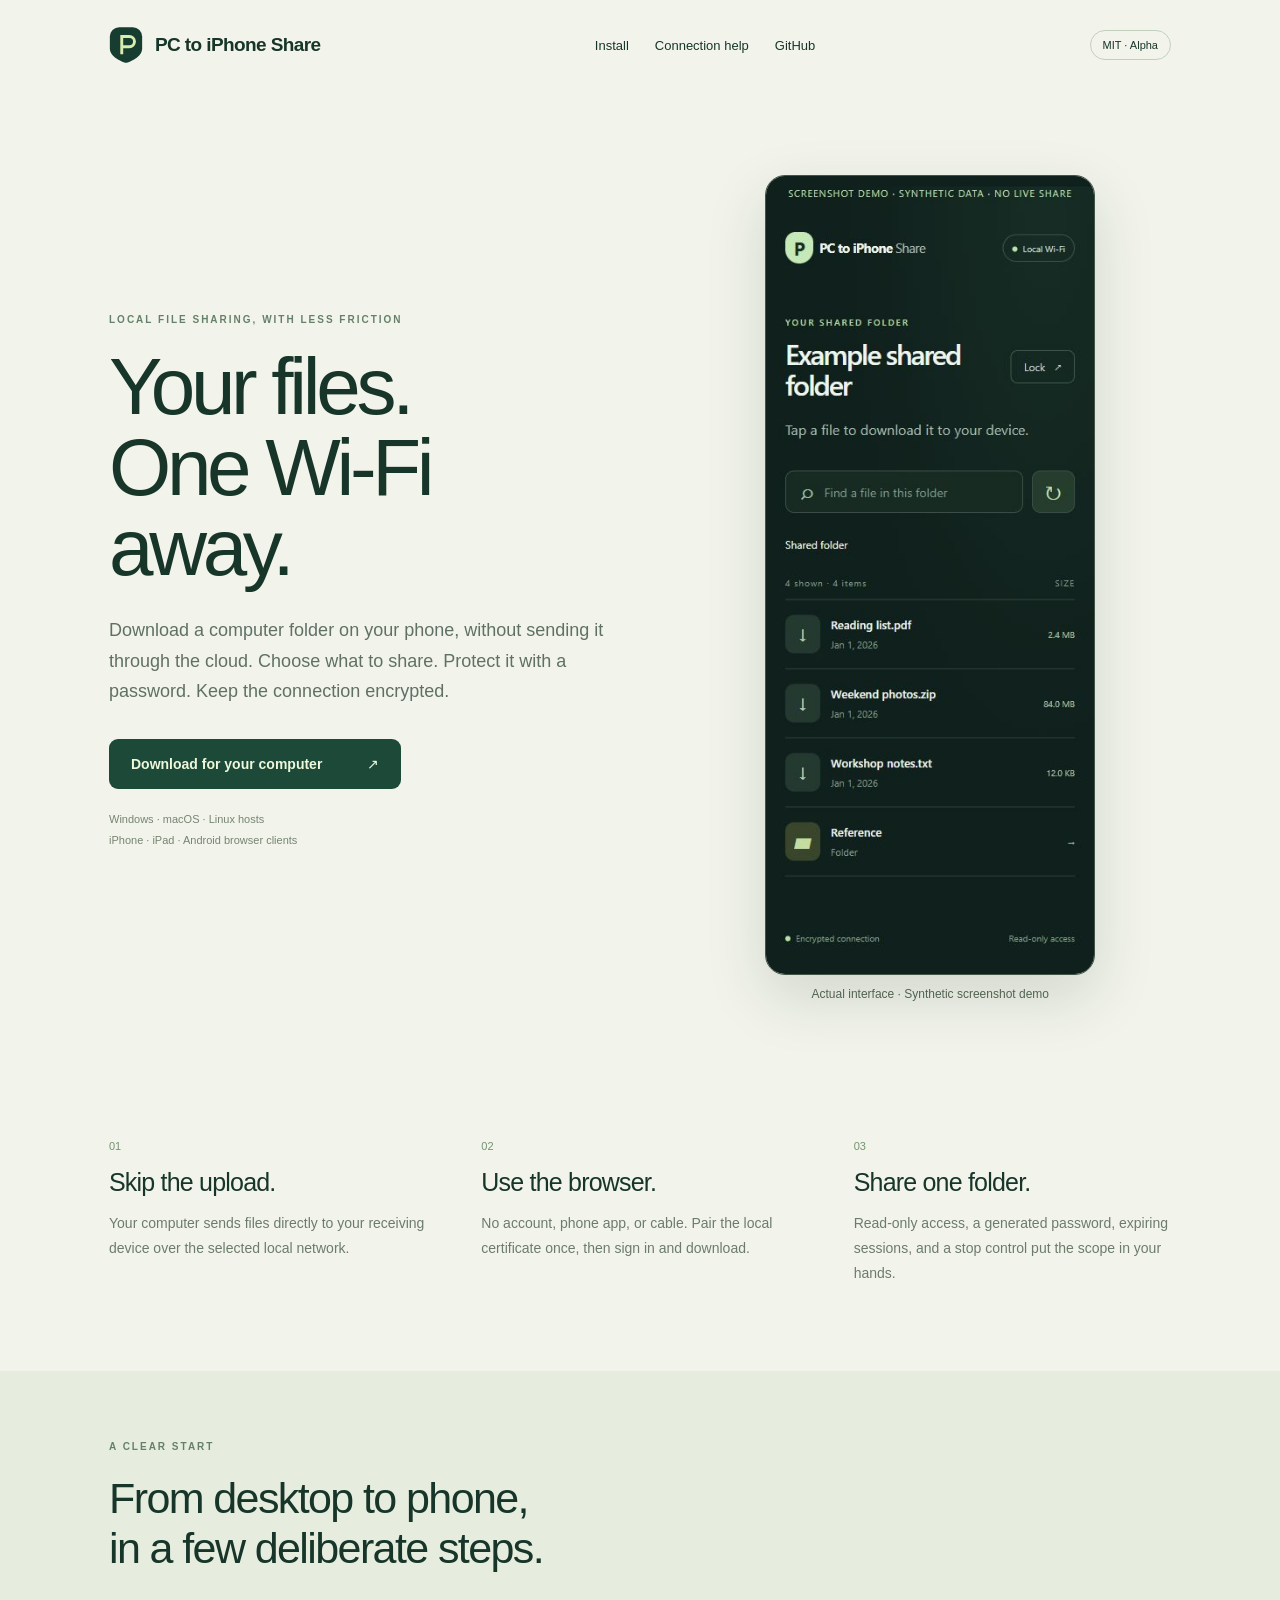
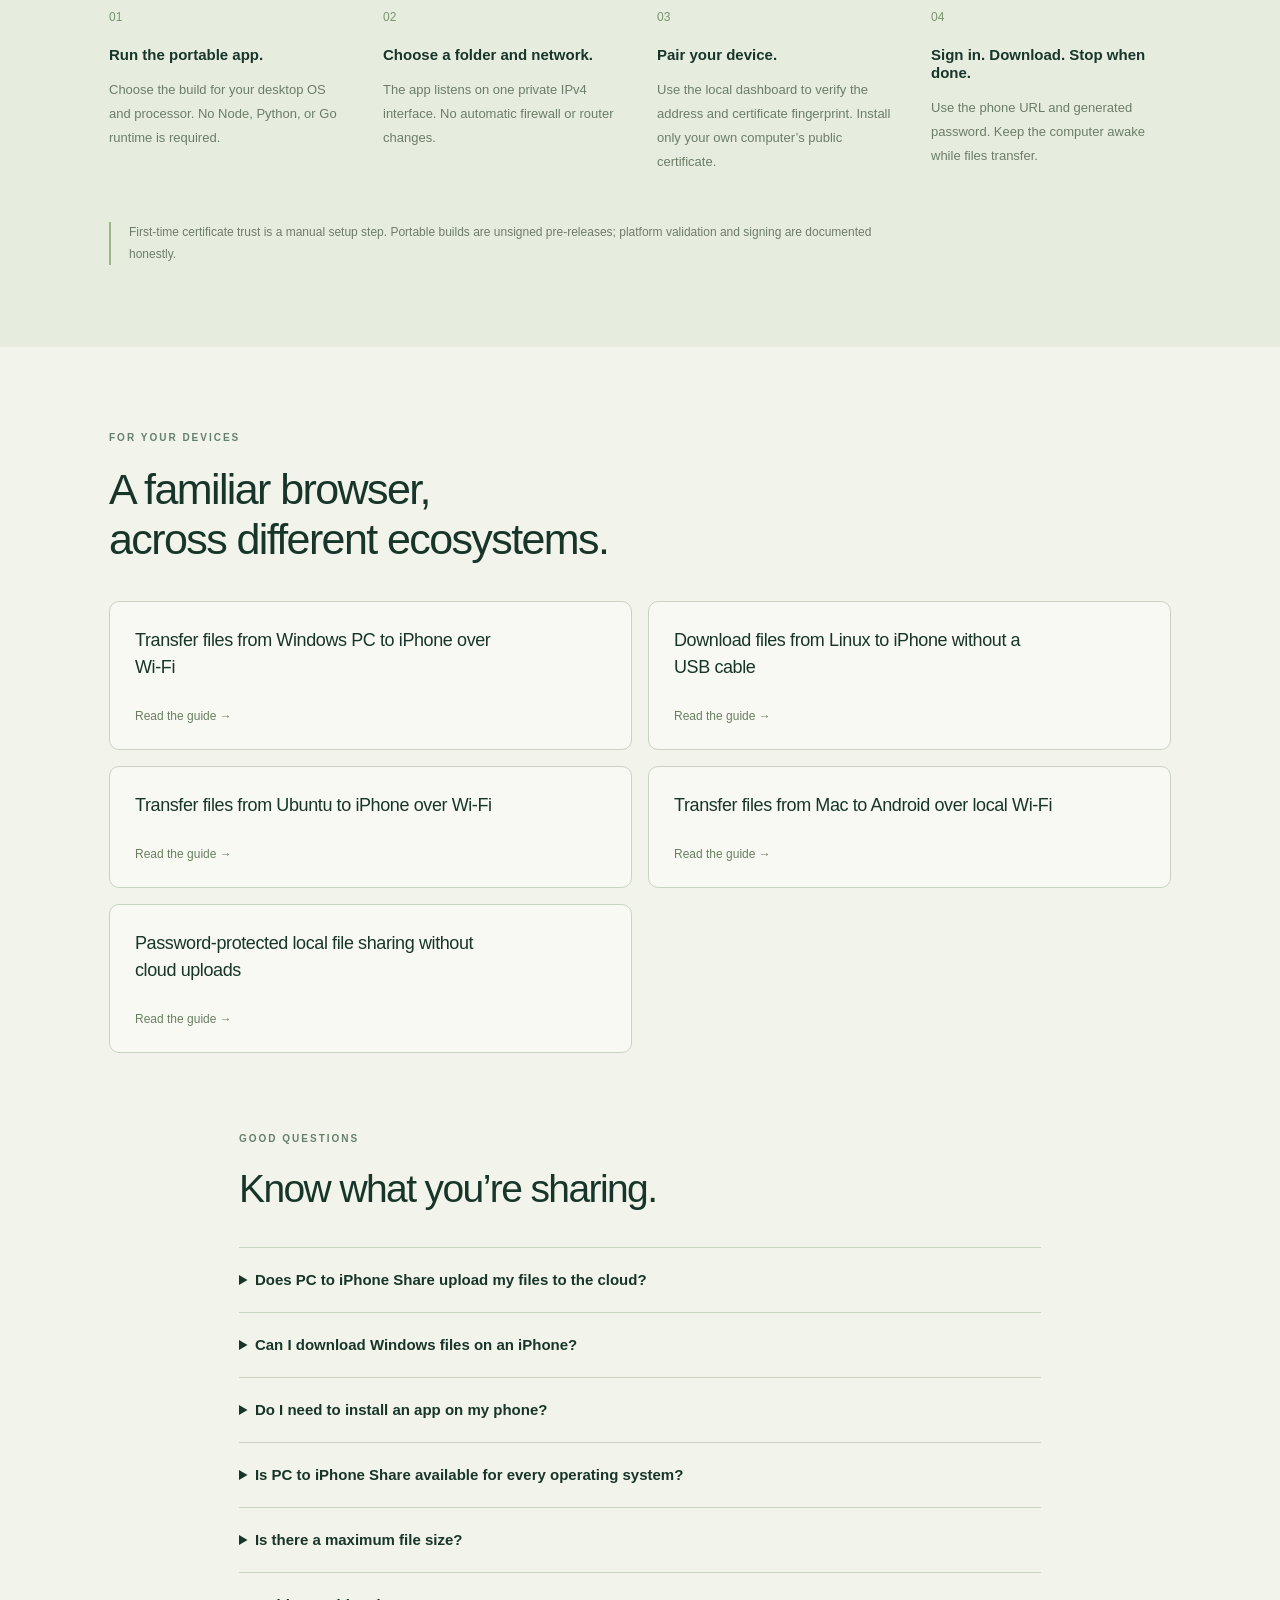
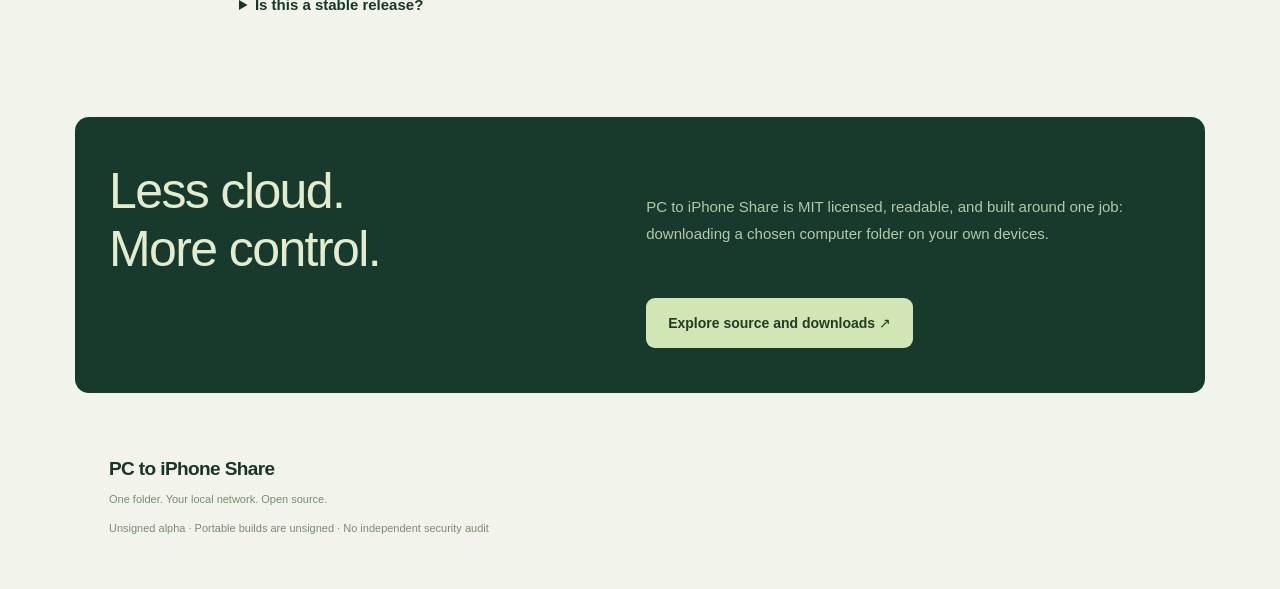
==== site/index.html @ d94c6ed6 "Introduce PC to iPhone Share with portable downloads and setup guides" ====
<!doctype html><html lang="en"><head><meta charset="utf-8"><meta name="viewport" content="width=device-width, initial-scale=1"><title>PC to iPhone Share | Secure Wi-Fi File Transfer to Your Phone</title><meta name="description" content="Download files from Windows, Mac, or Linux to iPhone and Android over local Wi-Fi. Password-protected HTTPS. No cloud uploads, cables, or phone app."><meta name="theme-color" content="#edf2e7"><meta property="og:type" content="website"><meta property="og:title" content="PC to iPhone Share | Secure Wi-Fi File Transfer to Your Phone"><meta property="og:description" content="Download files from Windows, Mac, or Linux to iPhone and Android over local Wi-Fi. Password-protected HTTPS. No cloud uploads, cables, or phone app."><meta name="twitter:card" content="summary"><link rel="icon" href="mark.svg" type="image/svg+xml"><link rel="stylesheet" href="style.css"></head><body><header class="wrap nav"><a class="brand" href="index.html"><img src="mark.svg" width="34" height="38" alt=""><span>PC to iPhone Share</span></a><nav><a href="install.html">Install</a><a href="troubleshooting.html">Connection help</a><a href="https://github.com/dibyapp/pc-to-iphone-share">GitHub</a></nav><span class="pill">MIT · Alpha</span></header><main><section class="wrap hero"><div class="hero-copy"><p class="eyebrow">LOCAL FILE SHARING, WITH LESS FRICTION</p><h1>Your files.<br>One Wi-Fi away.</h1><p class="lede">Download a computer folder on your phone, without sending it through the cloud. Choose what to share. Protect it with a password. Keep the connection encrypted.</p><a class="button" href="install.html">Download for your computer <span>↗</span></a><p class="micro">Windows · macOS · Linux hosts<br>iPhone · iPad · Android browser clients</p></div><figure class="actual-screenshot"><img src="assets/folder-phone.jpg" width="375" height="912" alt="PC to iPhone Share phone-width file browser with synthetic example files"><figcaption>Actual interface · Synthetic screenshot demo</figcaption></figure></section>
<section class="wrap value-grid"><article><span class="number">01</span><h2>Skip the upload.</h2><p>Your computer sends files directly to your receiving device over the selected local network.</p></article><article><span class="number">02</span><h2>Use the browser.</h2><p>No account, phone app, or cable. Pair the local certificate once, then sign in and download.</p></article><article><span class="number">03</span><h2>Share one folder.</h2><p>Read-only access, a generated password, expiring sessions, and a stop control put the scope in your hands.</p></article></section>
<section class="band" id="how"><div class="wrap"><p class="eyebrow">A CLEAR START</p><h2>From desktop to phone,<br>in a few deliberate steps.</h2><ol class="steps"><li><strong>Run the portable app.</strong><p>Choose the build for your desktop OS and processor. No Node, Python, or Go runtime is required.</p></li><li><strong>Choose a folder and network.</strong><p>The app listens on one private IPv4 interface. No automatic firewall or router changes.</p></li><li><strong>Pair your device.</strong><p>Use the local dashboard to verify the address and certificate fingerprint. Install only your own computer’s public certificate.</p></li><li><strong>Sign in. Download. Stop when done.</strong><p>Use the phone URL and generated password. Keep the computer awake while files transfer.</p></li></ol><p class="note">First-time certificate trust is a manual setup step. Portable builds are unsigned pre-releases; platform validation and signing are documented honestly.</p></div></section>
<section class="wrap guides"><p class="eyebrow">FOR YOUR DEVICES</p><h2>A familiar browser,<br>across different ecosystems.</h2><div class="guide-grid"><a class="guide" href="guides/windows-to-iphone.html"><h3>Transfer files from Windows PC to iPhone over Wi-Fi</h3><span>Read the guide →</span></a><a class="guide" href="guides/linux-to-iphone.html"><h3>Download files from Linux to iPhone without a USB cable</h3><span>Read the guide →</span></a><a class="guide" href="guides/ubuntu-to-iphone.html"><h3>Transfer files from Ubuntu to iPhone over Wi-Fi</h3><span>Read the guide →</span></a><a class="guide" href="guides/mac-to-android.html"><h3>Transfer files from Mac to Android over local Wi-Fi</h3><span>Read the guide →</span></a><a class="guide" href="guides/private-local-sharing.html"><h3>Password-protected local file sharing without cloud uploads</h3><span>Read the guide →</span></a></div></section><section class="wrap faq" id="faq"><p class="eyebrow">GOOD QUESTIONS</p><h2>Know what you’re sharing.</h2><details><summary>Does PC to iPhone Share upload my files to the cloud?</summary><p>No. File downloads travel directly from your computer to your receiving device over the selected local network. The app includes no cloud relay or file-upload service.</p></details><details><summary>Can I download Windows files on an iPhone?</summary><p>Yes. Run the Windows host, choose a folder, pair Safari with its local certificate, and sign in using the generated password.</p></details><details><summary>Do I need to install an app on my phone?</summary><p>No. The receiving device uses its browser. A one-time local certificate pairing step is required to verify HTTPS.</p></details><details><summary>Is PC to iPhone Share available for every operating system?</summary><p>Portable host builds target Windows, macOS, and Linux on x86-64 and ARM64. Ubuntu, Debian, Fedora, Linux Mint, Arch, openSUSE, and Alpine use the matching Linux build. iPhone, iPad, and Android devices are browser clients. Other operating systems and 32-bit hosts are not in the binary support matrix.</p></details><details><summary>Is there a maximum file size?</summary><p>The app imposes no file-size cap. Available device storage, filesystem limits, browser behavior, and network conditions still matter. Downloads stream and support HTTP byte ranges.</p></details><details><summary>Is this a stable release?</summary><p>The first release is an unsigned alpha. Source and six portable builds are available from the official GitHub repository. Native validation, physical device checks, and signing status are documented openly.</p></details></section><section class="wrap final-card"><h2>Less cloud.<br>More control.</h2><p>PC to iPhone Share is MIT licensed, readable, and built around one job: downloading a chosen computer folder on your own devices.</p><a class="button" href="https://github.com/dibyapp/pc-to-iphone-share">Explore source and downloads ↗</a></section></main><script type="application/ld+json">{"@context": "https://schema.org", "@type": "SoftwareApplication", "name": "PC to iPhone Share", "applicationCategory": "UtilitiesApplication", "operatingSystem": "Windows 10+; macOS 12+; Linux", "softwareVersion": "0.1.0-alpha.1", "url": "https://github.com/dibyapp/pc-to-iphone-share", "downloadUrl": "https://github.com/dibyapp/pc-to-iphone-share/releases/tag/v0.1.0-alpha.1", "author": {"@type": "Person", "name": "dibyapp", "url": "https://github.com/dibyapp"}, "license": "https://opensource.org/license/mit", "description": "Password-protected local computer-to-phone file downloads over HTTPS. No cloud uploads, accounts, or mobile app required."}</script><script type="application/ld+json">{"@context": "https://schema.org", "@type": "FAQPage", "mainEntity": [{"@type": "Question", "name": "Does PC to iPhone Share upload my files to the cloud?", "acceptedAnswer": {"@type": "Answer", "text": "No. File downloads travel directly from your computer to your receiving device over the selected local network. The app includes no cloud relay or file-upload service."}}, {"@type": "Question", "name": "Can I download Windows files on an iPhone?", "acceptedAnswer": {"@type": "Answer", "text": "Yes. Run the Windows host, choose a folder, pair Safari with its local certificate, and sign in using the generated password."}}, {"@type": "Question", "name": "Do I need to install an app on my phone?", "acceptedAnswer": {"@type": "Answer", "text": "No. The receiving device uses its browser. A one-time local certificate pairing step is required to verify HTTPS."}}, {"@type": "Question", "name": "Is PC to iPhone Share available for every operating system?", "acceptedAnswer": {"@type": "Answer", "text": "Portable host builds target Windows, macOS, and Linux on x86-64 and ARM64. Ubuntu, Debian, Fedora, Linux Mint, Arch, openSUSE, and Alpine use the matching Linux build. iPhone, iPad, and Android devices are browser clients. Other operating systems and 32-bit hosts are not in the binary support matrix."}}, {"@type": "Question", "name": "Is there a maximum file size?", "acceptedAnswer": {"@type": "Answer", "text": "The app imposes no file-size cap. Available device storage, filesystem limits, browser behavior, and network conditions still matter. Downloads stream and support HTTP byte ranges."}}, {"@type": "Question", "name": "Is this a stable release?", "acceptedAnswer": {"@type": "Answer", "text": "The first release is an unsigned alpha. Source and six portable builds are available from the official GitHub repository. Native validation, physical device checks, and signing status are documented openly."}}]}</script><footer class="wrap"><a class="brand" href="index.html">PC to iPhone Share</a><p>One folder. Your local network. Open source.</p><p>Unsigned alpha · Portable builds are unsigned · No independent security audit</p></footer></body></html>
---- site/style.css ----
*{box-sizing:border-box}html{scroll-behavior:smooth}body{margin:0;color:#173529;background:#f2f4eb;font-family:ui-sans-serif,-apple-system,BlinkMacSystemFont,"Segoe UI",sans-serif}.wrap{max-width:1130px;margin:auto;padding-left:34px;padding-right:34px}a{color:inherit}a:focus-visible,summary:focus-visible{outline:3px solid #54856b;outline-offset:5px}.nav{display:flex;align-items:center;justify-content:space-between;gap:20px;padding-top:26px;padding-bottom:26px}.brand{display:flex;align-items:center;gap:12px;color:#173529;text-decoration:none;font-size:19px;font-weight:650;letter-spacing:-.6px}.nav nav{display:flex;gap:26px;font-size:13px}.nav nav a{text-decoration:none}.pill{border:1px solid #c3cfbe;border-radius:30px;padding:8px 12px;font-size:11px;white-space:nowrap}.hero{display:grid;grid-template-columns:1.05fr 1fr;gap:75px;align-items:center;padding-top:85px;padding-bottom:105px}.eyebrow{font-size:10px;font-weight:650;letter-spacing:2px;color:#65806a;margin:0 0 22px}h1{font-size:80px;line-height:1.01;letter-spacing:-4.3px;font-weight:500;margin:0 0 26px}.lede{font-size:18px;line-height:1.7;color:#607064;max-width:520px;margin:0 0 32px}.button{display:inline-flex;gap:45px;align-items:center;border-radius:9px;background:#1c4938;color:#eef7dc;text-decoration:none;padding:17px 22px;font-size:14px;font-weight:550}.micro{font-size:11px;line-height:1.9;color:#768471;margin-top:20px}.product-card{padding:30px;background:#142a21;color:#e4f0dd;border:1px solid #2c4739;border-radius:18px;box-shadow:0 24px 50px #142a211a;transform:rotate(-2deg)}.card-top{display:flex;justify-content:space-between;align-items:center;font-size:13px;margin-bottom:44px}.card-pill{font-size:9px;color:#c1d9b3;border:1px solid #425a46;border-radius:20px;padding:6px 8px}.product-card .eyebrow{font-size:8px;margin-bottom:12px;color:#b5d5a5}.product-card h2{font-size:31px;line-height:1.2;margin:0 0 12px;letter-spacing:-1px;font-weight:500}.product-card>p:not(.eyebrow){font-size:12px;color:#99b29d;margin-bottom:24px}.mock-search{border:1px solid #3b5140;color:#8faa91;border-radius:8px;padding:12px;font-size:10px;margin-bottom:20px}.mock-row{display:flex;gap:12px;align-items:center;border-top:1px solid #304739;padding:15px 0;font-size:11px}.mock-row>span:nth-child(2){flex:1;min-width:0}.mock-row strong{font-weight:500;display:block;overflow-wrap:anywhere}.mock-row small{font-size:9px;color:#8fa78e}.mock-row span small{display:block;margin-top:6px}.file-symbol{background:#293f2f;padding:10px 12px;border-radius:8px;color:#bedcab;font-size:18px}.card-bottom{display:flex;justify-content:space-between;font-size:8px;color:#92af92;border-top:1px solid #304739;padding-top:18px}.value-grid{display:grid;grid-template-columns:repeat(3,1fr);gap:55px;padding-top:30px;padding-bottom:85px}.number{color:#73936f;font-size:11px}.value-grid h2{font-size:25px;letter-spacing:-.8px;font-weight:500;margin:14px 0}.value-grid p{font-size:14px;color:#6c7b6c;line-height:1.8;margin:0}.band{background:#e6eddf;padding:70px 0}section h2{font-weight:500;font-size:43px;letter-spacing:-1.6px;line-height:1.16;margin:0 0 36px}.steps{padding:0;list-style:none;display:grid;grid-template-columns:repeat(4,1fr);gap:34px;counter-reset:step}.steps li{counter-increment:step}.steps li:before{content:counter(step,decimal-leading-zero);display:block;color:#789370;font-size:12px;margin-bottom:22px}.steps strong{font-weight:550;font-size:15px}.steps p{font-size:13px;color:#6b7d67;line-height:1.85;margin-top:14px}.note{color:#6e7c6b;border-left:2px solid #9eb790;padding-left:18px;font-size:12px;line-height:1.8;max-width:800px;margin-top:35px}.guides{padding-top:85px;padding-bottom:80px}.guide-grid{display:grid;grid-template-columns:repeat(2,1fr);gap:16px}.guide{padding:25px;border:1px solid #c8d4c1;border-radius:10px;text-decoration:none;background:#f8f9f3}.guide:hover{background:#e8f0dd}.guide h3{font-size:18px;letter-spacing:-.4px;line-height:1.5;font-weight:500;margin:0 0 25px;max-width:380px}.guide span{font-size:12px;color:#68805f}.faq{max-width:870px;padding-bottom:80px}.faq h2{font-size:39px}.faq details{border-top:1px solid #c9d4c2;padding:20px 0}.faq summary{cursor:pointer;font-size:15px;font-weight:550;line-height:1.6}.faq details p{color:#687965;font-size:14px;line-height:1.85;margin-bottom:0}.final-card{background:#183a2c;color:#e2edcf;border-radius:14px;padding-top:45px;padding-bottom:45px;display:grid;grid-template-columns:1fr 1.1fr;gap:20px 60px;align-items:center}.final-card h2{margin:0;font-size:50px}.final-card p{font-size:15px;line-height:1.8;color:#b5c8a9;margin:0}.final-card .button{grid-column:2;background:#d1e6b4;color:#213c24;justify-self:start}footer{padding-top:65px;padding-bottom:40px}footer p{font-size:11px;color:#7a8b72;line-height:1.6}.article{max-width:850px;padding-top:65px;padding-bottom:70px}.article h1{font-size:65px}.article h2{font-size:29px;margin:38px 0 18px;letter-spacing:-.7px}.article p,.article-steps{font-size:15px;line-height:1.85;color:#64765e}.article-steps{padding-left:22px}.article-steps li{padding:8px 0 8px 8px}.article .button{margin-top:25px}@media(max-width:850px){.hero{gap:35px}h1{font-size:64px}.steps{grid-template-columns:repeat(2,1fr)}.value-grid{gap:25px}.nav nav{display:none}.final-card{margin:0 22px}.product-card{padding:23px}}@media(max-width:600px){.wrap{padding-left:23px;padding-right:23px}.nav{padding-top:22px}.brand{font-size:16px}.pill{font-size:9px}.hero{grid-template-columns:1fr;padding-top:46px;padding-bottom:64px;gap:40px}h1{font-size:64px;letter-spacing:-3.4px}.lede{font-size:16px}.hero-copy{max-width:410px}.product-card{transform:none}.value-grid{grid-template-columns:1fr;gap:33px;padding-bottom:55px}.value-grid h2{font-size:25px;margin-bottom:10px}.band{padding:50px 0}section h2{font-size:34px}.steps{gap:24px}.steps strong{font-size:14px}.steps p{font-size:12px}.guides{padding-top:55px;padding-bottom:50px}.guide-grid{grid-template-columns:1fr}.faq{padding-bottom:50px}.faq h2{font-size:32px}.final-card{grid-template-columns:1fr;gap:25px;padding-top:30px;padding-bottom:30px}.final-card h2{font-size:43px}.final-card .button{grid-column:1}.article{padding-top:40px}.article h1{font-size:51px}.article .lede{font-size:17px}}

.actual-screenshot{margin:0 auto;max-width:330px}.actual-screenshot img{display:block;max-width:100%;height:auto;border-radius:20px;border:1px solid #425648;box-shadow:0 22px 60px #12271925}.actual-screenshot figcaption{font-size:12px;text-align:center;color:#526251;margin-top:12px}.table-scroll{overflow-x:auto}table{border-collapse:collapse;width:100%;margin:22px 0}th,td{text-align:left;border-bottom:1px solid #cad6c5;padding:16px 12px}table a,.article a{color:#234b2f;text-underline-offset:3px}.nav nav{flex-wrap:wrap}@media(max-width:720px){.actual-screenshot{margin-top:26px;max-width:290px}.nav{flex-wrap:wrap}.nav nav{gap:14px}}
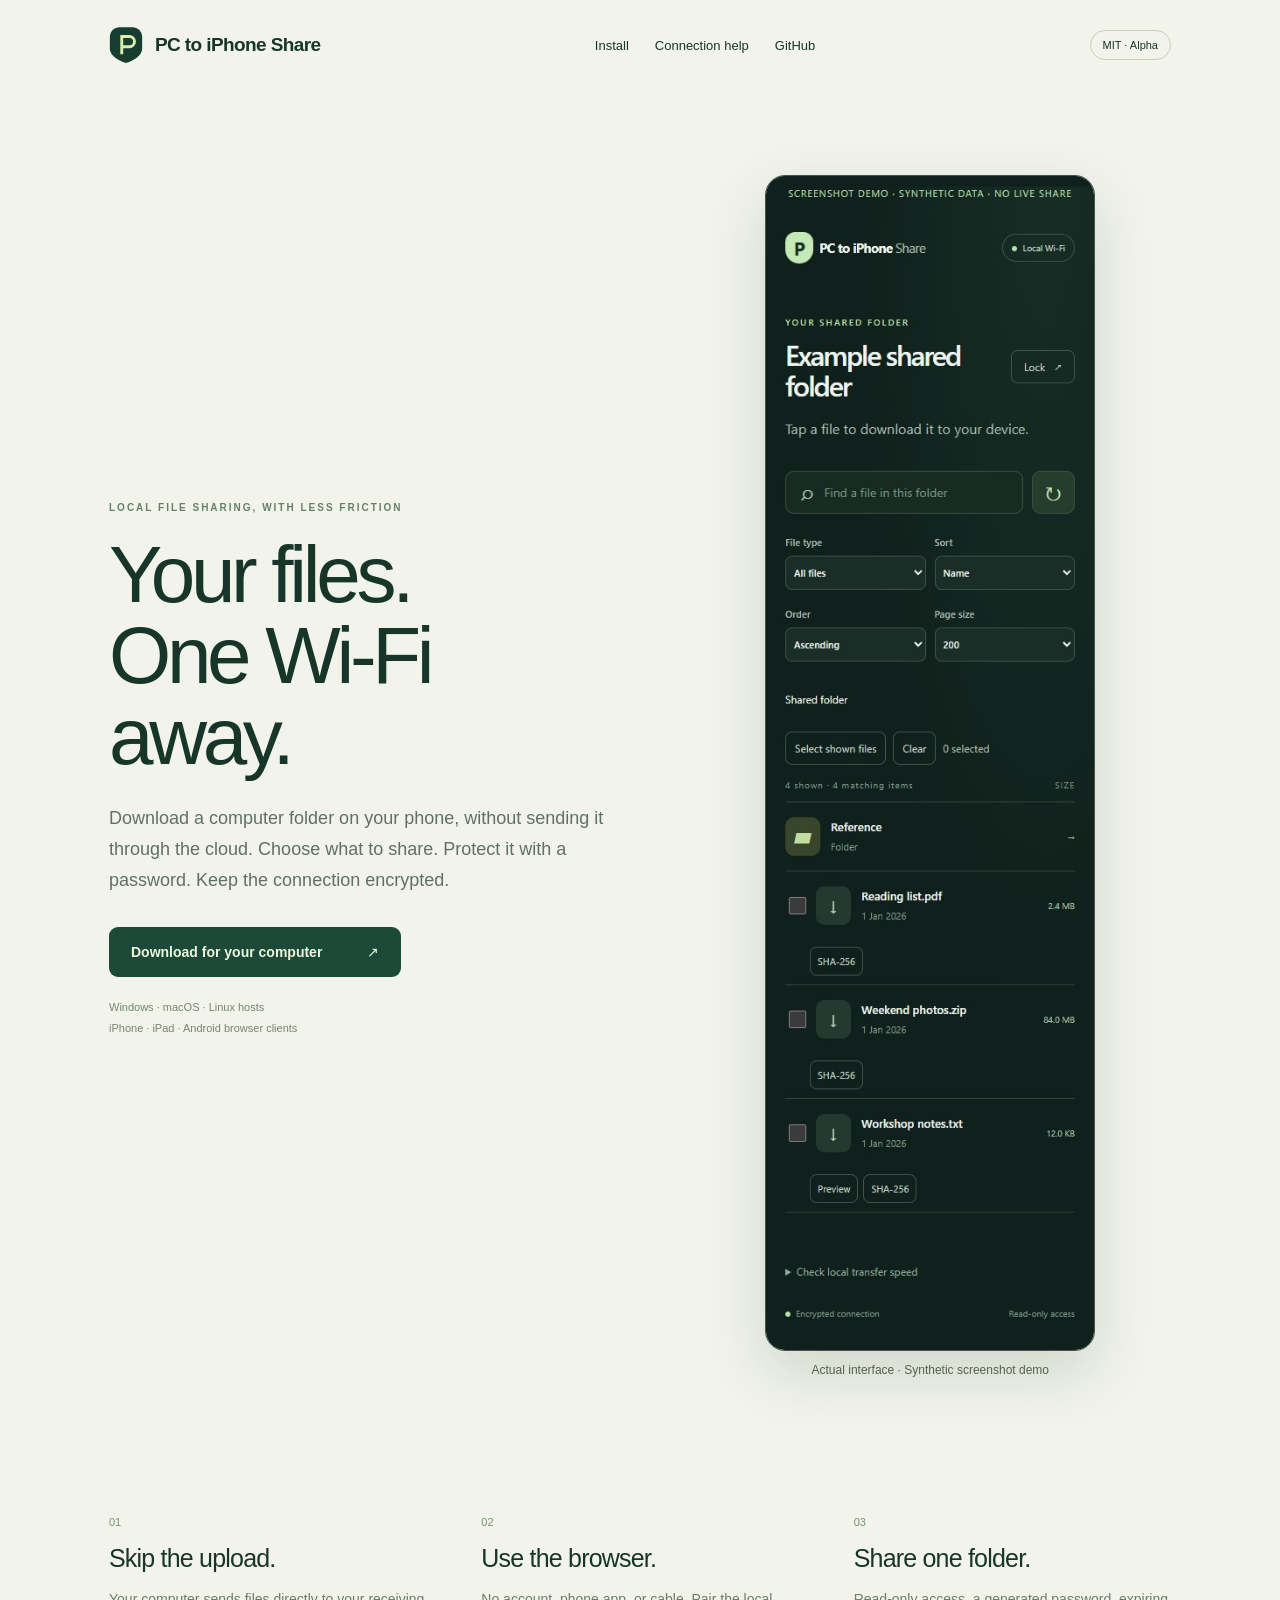
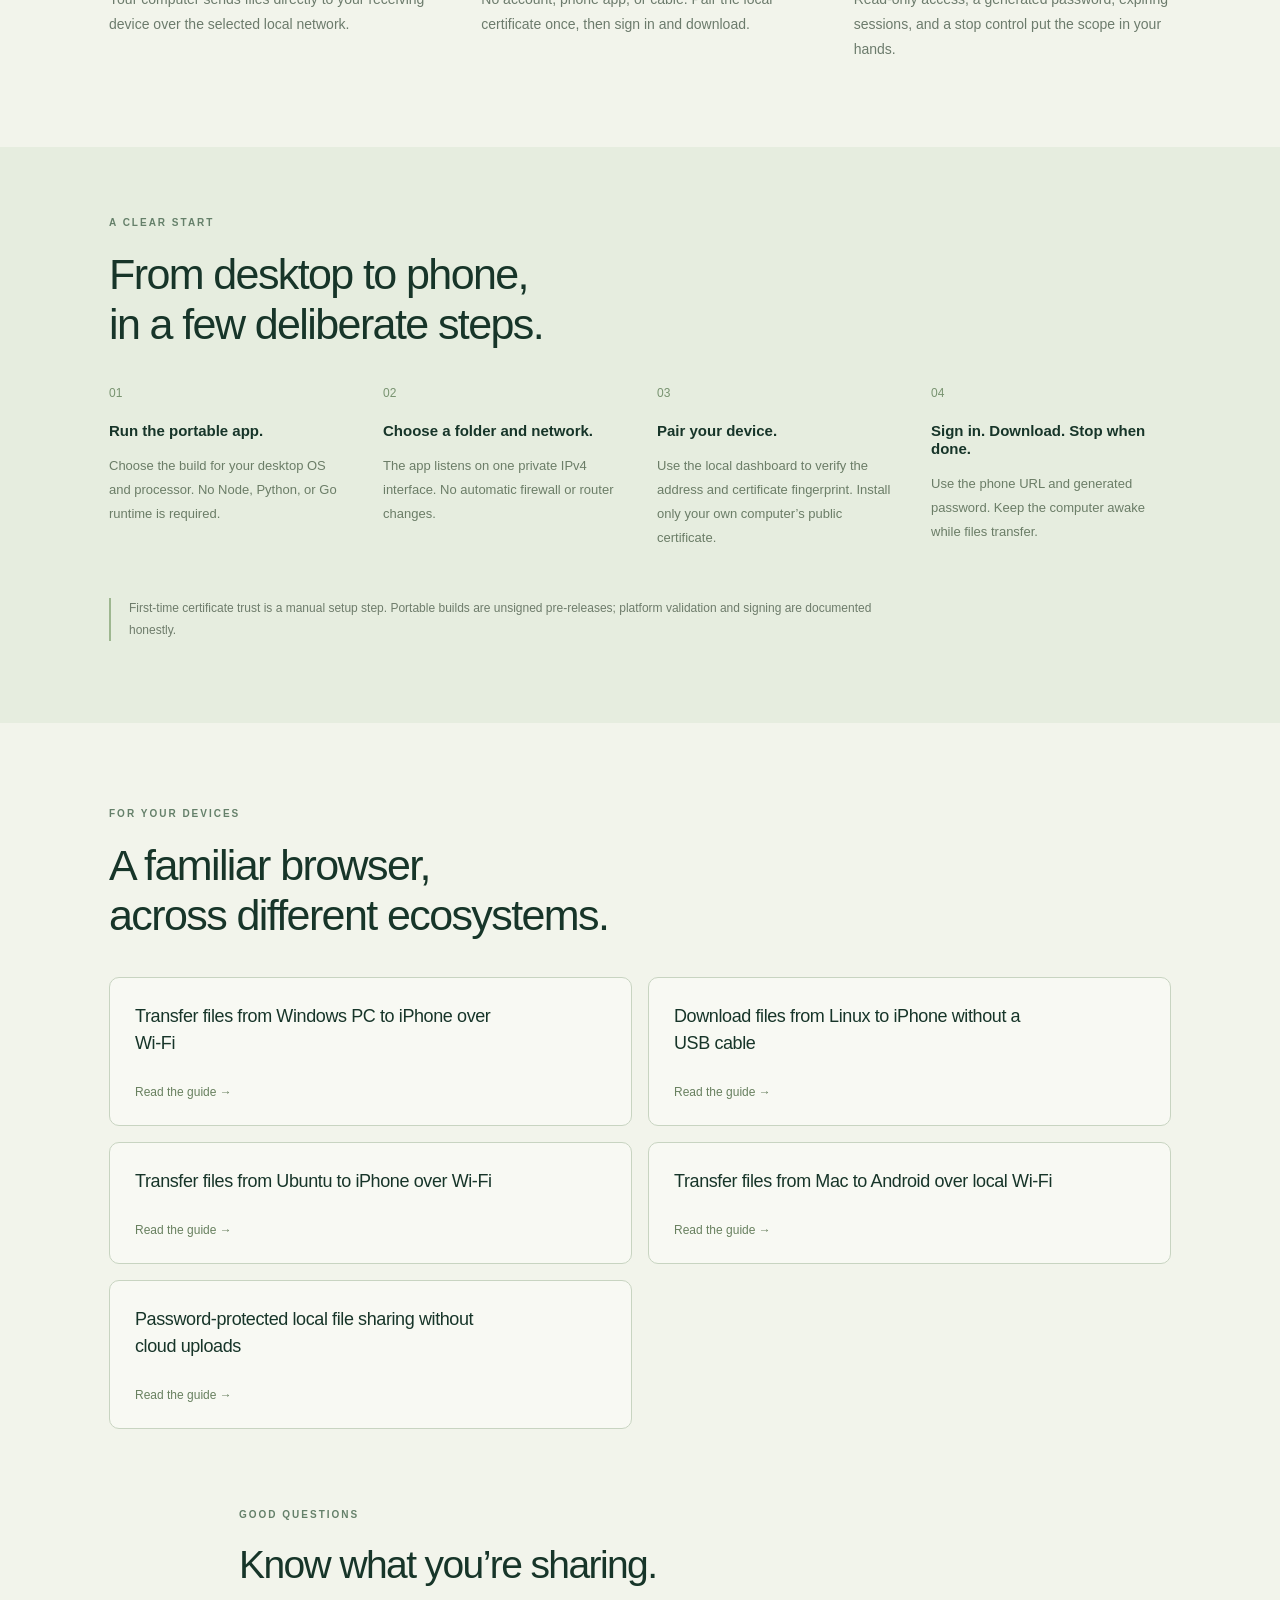
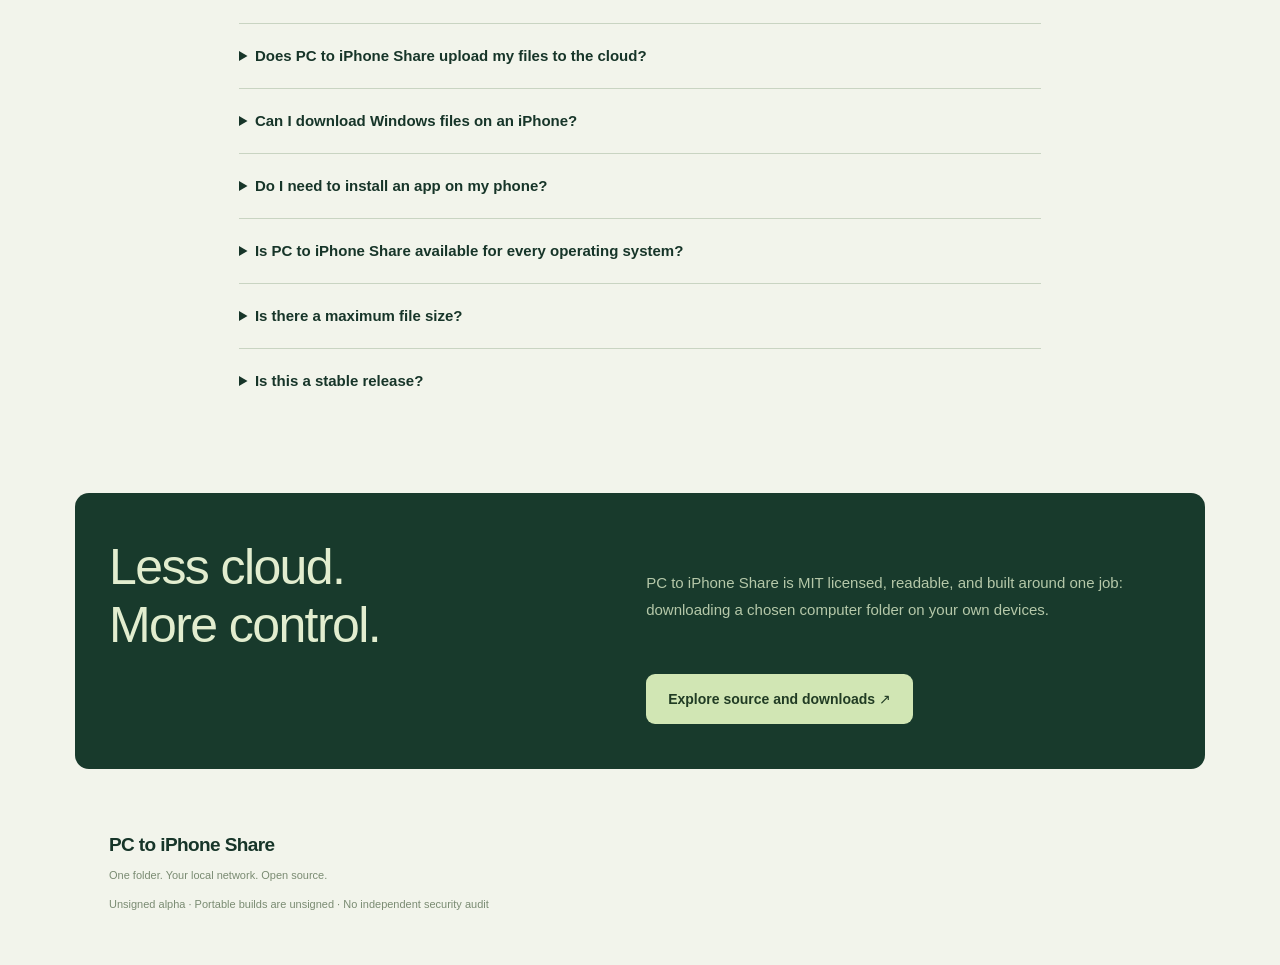
==== commit a0877579: "Add 15 file browsing and temporary sharing features Ship v0.2.0-alpha.1 with folder search, filters," ====
--- a/site/index.html
+++ b/site/index.html
@@ -1,4 +1,4 @@
 <!doctype html><html lang="en"><head><meta charset="utf-8"><meta name="viewport" content="width=device-width, initial-scale=1"><title>PC to iPhone Share | Secure Wi-Fi File Transfer to Your Phone</title><meta name="description" content="Download files from Windows, Mac, or Linux to iPhone and Android over local Wi-Fi. Password-protected HTTPS. No cloud uploads, cables, or phone app."><meta name="theme-color" content="#edf2e7"><meta property="og:type" content="website"><meta property="og:title" content="PC to iPhone Share | Secure Wi-Fi File Transfer to Your Phone"><meta property="og:description" content="Download files from Windows, Mac, or Linux to iPhone and Android over local Wi-Fi. Password-protected HTTPS. No cloud uploads, cables, or phone app."><meta name="twitter:card" content="summary"><link rel="icon" href="mark.svg" type="image/svg+xml"><link rel="stylesheet" href="style.css"></head><body><header class="wrap nav"><a class="brand" href="index.html"><img src="mark.svg" width="34" height="38" alt=""><span>PC to iPhone Share</span></a><nav><a href="install.html">Install</a><a href="troubleshooting.html">Connection help</a><a href="https://github.com/dibyapp/pc-to-iphone-share">GitHub</a></nav><span class="pill">MIT · Alpha</span></header><main><section class="wrap hero"><div class="hero-copy"><p class="eyebrow">LOCAL FILE SHARING, WITH LESS FRICTION</p><h1>Your files.<br>One Wi-Fi away.</h1><p class="lede">Download a computer folder on your phone, without sending it through the cloud. Choose what to share. Protect it with a password. Keep the connection encrypted.</p><a class="button" href="install.html">Download for your computer <span>↗</span></a><p class="micro">Windows · macOS · Linux hosts<br>iPhone · iPad · Android browser clients</p></div><figure class="actual-screenshot"><img src="assets/folder-phone.jpg" width="375" height="912" alt="PC to iPhone Share phone-width file browser with synthetic example files"><figcaption>Actual interface · Synthetic screenshot demo</figcaption></figure></section>
 <section class="wrap value-grid"><article><span class="number">01</span><h2>Skip the upload.</h2><p>Your computer sends files directly to your receiving device over the selected local network.</p></article><article><span class="number">02</span><h2>Use the browser.</h2><p>No account, phone app, or cable. Pair the local certificate once, then sign in and download.</p></article><article><span class="number">03</span><h2>Share one folder.</h2><p>Read-only access, a generated password, expiring sessions, and a stop control put the scope in your hands.</p></article></section>
 <section class="band" id="how"><div class="wrap"><p class="eyebrow">A CLEAR START</p><h2>From desktop to phone,<br>in a few deliberate steps.</h2><ol class="steps"><li><strong>Run the portable app.</strong><p>Choose the build for your desktop OS and processor. No Node, Python, or Go runtime is required.</p></li><li><strong>Choose a folder and network.</strong><p>The app listens on one private IPv4 interface. No automatic firewall or router changes.</p></li><li><strong>Pair your device.</strong><p>Use the local dashboard to verify the address and certificate fingerprint. Install only your own computer’s public certificate.</p></li><li><strong>Sign in. Download. Stop when done.</strong><p>Use the phone URL and generated password. Keep the computer awake while files transfer.</p></li></ol><p class="note">First-time certificate trust is a manual setup step. Portable builds are unsigned pre-releases; platform validation and signing are documented honestly.</p></div></section>
-<section class="wrap guides"><p class="eyebrow">FOR YOUR DEVICES</p><h2>A familiar browser,<br>across different ecosystems.</h2><div class="guide-grid"><a class="guide" href="guides/windows-to-iphone.html"><h3>Transfer files from Windows PC to iPhone over Wi-Fi</h3><span>Read the guide →</span></a><a class="guide" href="guides/linux-to-iphone.html"><h3>Download files from Linux to iPhone without a USB cable</h3><span>Read the guide →</span></a><a class="guide" href="guides/ubuntu-to-iphone.html"><h3>Transfer files from Ubuntu to iPhone over Wi-Fi</h3><span>Read the guide →</span></a><a class="guide" href="guides/mac-to-android.html"><h3>Transfer files from Mac to Android over local Wi-Fi</h3><span>Read the guide →</span></a><a class="guide" href="guides/private-local-sharing.html"><h3>Password-protected local file sharing without cloud uploads</h3><span>Read the guide →</span></a></div></section><section class="wrap faq" id="faq"><p class="eyebrow">GOOD QUESTIONS</p><h2>Know what you’re sharing.</h2><details><summary>Does PC to iPhone Share upload my files to the cloud?</summary><p>No. File downloads travel directly from your computer to your receiving device over the selected local network. The app includes no cloud relay or file-upload service.</p></details><details><summary>Can I download Windows files on an iPhone?</summary><p>Yes. Run the Windows host, choose a folder, pair Safari with its local certificate, and sign in using the generated password.</p></details><details><summary>Do I need to install an app on my phone?</summary><p>No. The receiving device uses its browser. A one-time local certificate pairing step is required to verify HTTPS.</p></details><details><summary>Is PC to iPhone Share available for every operating system?</summary><p>Portable host builds target Windows, macOS, and Linux on x86-64 and ARM64. Ubuntu, Debian, Fedora, Linux Mint, Arch, openSUSE, and Alpine use the matching Linux build. iPhone, iPad, and Android devices are browser clients. Other operating systems and 32-bit hosts are not in the binary support matrix.</p></details><details><summary>Is there a maximum file size?</summary><p>The app imposes no file-size cap. Available device storage, filesystem limits, browser behavior, and network conditions still matter. Downloads stream and support HTTP byte ranges.</p></details><details><summary>Is this a stable release?</summary><p>The first release is an unsigned alpha. Source and six portable builds are available from the official GitHub repository. Native validation, physical device checks, and signing status are documented openly.</p></details></section><section class="wrap final-card"><h2>Less cloud.<br>More control.</h2><p>PC to iPhone Share is MIT licensed, readable, and built around one job: downloading a chosen computer folder on your own devices.</p><a class="button" href="https://github.com/dibyapp/pc-to-iphone-share">Explore source and downloads ↗</a></section></main><script type="application/ld+json">{"@context": "https://schema.org", "@type": "SoftwareApplication", "name": "PC to iPhone Share", "applicationCategory": "UtilitiesApplication", "operatingSystem": "Windows 10+; macOS 12+; Linux", "softwareVersion": "0.1.0-alpha.1", "url": "https://github.com/dibyapp/pc-to-iphone-share", "downloadUrl": "https://github.com/dibyapp/pc-to-iphone-share/releases/tag/v0.1.0-alpha.1", "author": {"@type": "Person", "name": "dibyapp", "url": "https://github.com/dibyapp"}, "license": "https://opensource.org/license/mit", "description": "Password-protected local computer-to-phone file downloads over HTTPS. No cloud uploads, accounts, or mobile app required."}</script><script type="application/ld+json">{"@context": "https://schema.org", "@type": "FAQPage", "mainEntity": [{"@type": "Question", "name": "Does PC to iPhone Share upload my files to the cloud?", "acceptedAnswer": {"@type": "Answer", "text": "No. File downloads travel directly from your computer to your receiving device over the selected local network. The app includes no cloud relay or file-upload service."}}, {"@type": "Question", "name": "Can I download Windows files on an iPhone?", "acceptedAnswer": {"@type": "Answer", "text": "Yes. Run the Windows host, choose a folder, pair Safari with its local certificate, and sign in using the generated password."}}, {"@type": "Question", "name": "Do I need to install an app on my phone?", "acceptedAnswer": {"@type": "Answer", "text": "No. The receiving device uses its browser. A one-time local certificate pairing step is required to verify HTTPS."}}, {"@type": "Question", "name": "Is PC to iPhone Share available for every operating system?", "acceptedAnswer": {"@type": "Answer", "text": "Portable host builds target Windows, macOS, and Linux on x86-64 and ARM64. Ubuntu, Debian, Fedora, Linux Mint, Arch, openSUSE, and Alpine use the matching Linux build. iPhone, iPad, and Android devices are browser clients. Other operating systems and 32-bit hosts are not in the binary support matrix."}}, {"@type": "Question", "name": "Is there a maximum file size?", "acceptedAnswer": {"@type": "Answer", "text": "The app imposes no file-size cap. Available device storage, filesystem limits, browser behavior, and network conditions still matter. Downloads stream and support HTTP byte ranges."}}, {"@type": "Question", "name": "Is this a stable release?", "acceptedAnswer": {"@type": "Answer", "text": "The first release is an unsigned alpha. Source and six portable builds are available from the official GitHub repository. Native validation, physical device checks, and signing status are documented openly."}}]}</script><footer class="wrap"><a class="brand" href="index.html">PC to iPhone Share</a><p>One folder. Your local network. Open source.</p><p>Unsigned alpha · Portable builds are unsigned · No independent security audit</p></footer></body></html>+<section class="wrap guides"><p class="eyebrow">FOR YOUR DEVICES</p><h2>A familiar browser,<br>across different ecosystems.</h2><div class="guide-grid"><a class="guide" href="guides/windows-to-iphone.html"><h3>Transfer files from Windows PC to iPhone over Wi-Fi</h3><span>Read the guide →</span></a><a class="guide" href="guides/linux-to-iphone.html"><h3>Download files from Linux to iPhone without a USB cable</h3><span>Read the guide →</span></a><a class="guide" href="guides/ubuntu-to-iphone.html"><h3>Transfer files from Ubuntu to iPhone over Wi-Fi</h3><span>Read the guide →</span></a><a class="guide" href="guides/mac-to-android.html"><h3>Transfer files from Mac to Android over local Wi-Fi</h3><span>Read the guide →</span></a><a class="guide" href="guides/private-local-sharing.html"><h3>Password-protected local file sharing without cloud uploads</h3><span>Read the guide →</span></a></div></section><section class="wrap faq" id="faq"><p class="eyebrow">GOOD QUESTIONS</p><h2>Know what you’re sharing.</h2><details><summary>Does PC to iPhone Share upload my files to the cloud?</summary><p>No. File downloads travel directly from your computer to your receiving device over the selected local network. The app includes no cloud relay or file-upload service.</p></details><details><summary>Can I download Windows files on an iPhone?</summary><p>Yes. Run the Windows host, choose a folder, pair Safari with its local certificate, and sign in using the generated password.</p></details><details><summary>Do I need to install an app on my phone?</summary><p>No. The receiving device uses its browser. A one-time local certificate pairing step is required to verify HTTPS.</p></details><details><summary>Is PC to iPhone Share available for every operating system?</summary><p>Portable host builds target Windows, macOS, and Linux on x86-64 and ARM64. Ubuntu, Debian, Fedora, Linux Mint, Arch, openSUSE, and Alpine use the matching Linux build. iPhone, iPad, and Android devices are browser clients. Other operating systems and 32-bit hosts are not in the binary support matrix.</p></details><details><summary>Is there a maximum file size?</summary><p>The app imposes no file-size cap. Available device storage, filesystem limits, browser behavior, and network conditions still matter. Downloads stream and support HTTP byte ranges.</p></details><details><summary>Is this a stable release?</summary><p>The first release is an unsigned alpha. Source and six portable builds are available from the official GitHub repository. Native validation, physical device checks, and signing status are documented openly.</p></details></section><section class="wrap final-card"><h2>Less cloud.<br>More control.</h2><p>PC to iPhone Share is MIT licensed, readable, and built around one job: downloading a chosen computer folder on your own devices.</p><a class="button" href="https://github.com/dibyapp/pc-to-iphone-share">Explore source and downloads ↗</a></section></main><script type="application/ld+json">{"@context": "https://schema.org", "@type": "SoftwareApplication", "name": "PC to iPhone Share", "applicationCategory": "UtilitiesApplication", "operatingSystem": "Windows 10+; macOS 12+; Linux", "softwareVersion": "0.2.0-alpha.1", "url": "https://github.com/dibyapp/pc-to-iphone-share", "downloadUrl": "https://github.com/dibyapp/pc-to-iphone-share/releases/tag/v0.2.0-alpha.1", "author": {"@type": "Person", "name": "dibyapp", "url": "https://github.com/dibyapp"}, "license": "https://opensource.org/license/mit", "description": "Password-protected local computer-to-phone file downloads over HTTPS. No cloud uploads, accounts, or mobile app required."}</script><script type="application/ld+json">{"@context": "https://schema.org", "@type": "FAQPage", "mainEntity": [{"@type": "Question", "name": "Does PC to iPhone Share upload my files to the cloud?", "acceptedAnswer": {"@type": "Answer", "text": "No. File downloads travel directly from your computer to your receiving device over the selected local network. The app includes no cloud relay or file-upload service."}}, {"@type": "Question", "name": "Can I download Windows files on an iPhone?", "acceptedAnswer": {"@type": "Answer", "text": "Yes. Run the Windows host, choose a folder, pair Safari with its local certificate, and sign in using the generated password."}}, {"@type": "Question", "name": "Do I need to install an app on my phone?", "acceptedAnswer": {"@type": "Answer", "text": "No. The receiving device uses its browser. A one-time local certificate pairing step is required to verify HTTPS."}}, {"@type": "Question", "name": "Is PC to iPhone Share available for every operating system?", "acceptedAnswer": {"@type": "Answer", "text": "Portable host builds target Windows, macOS, and Linux on x86-64 and ARM64. Ubuntu, Debian, Fedora, Linux Mint, Arch, openSUSE, and Alpine use the matching Linux build. iPhone, iPad, and Android devices are browser clients. Other operating systems and 32-bit hosts are not in the binary support matrix."}}, {"@type": "Question", "name": "Is there a maximum file size?", "acceptedAnswer": {"@type": "Answer", "text": "The app imposes no file-size cap. Available device storage, filesystem limits, browser behavior, and network conditions still matter. Downloads stream and support HTTP byte ranges."}}, {"@type": "Question", "name": "Is this a stable release?", "acceptedAnswer": {"@type": "Answer", "text": "The first release is an unsigned alpha. Source and six portable builds are available from the official GitHub repository. Native validation, physical device checks, and signing status are documented openly."}}]}</script><footer class="wrap"><a class="brand" href="index.html">PC to iPhone Share</a><p>One folder. Your local network. Open source.</p><p>Unsigned alpha · Portable builds are unsigned · No independent security audit</p></footer></body></html>
